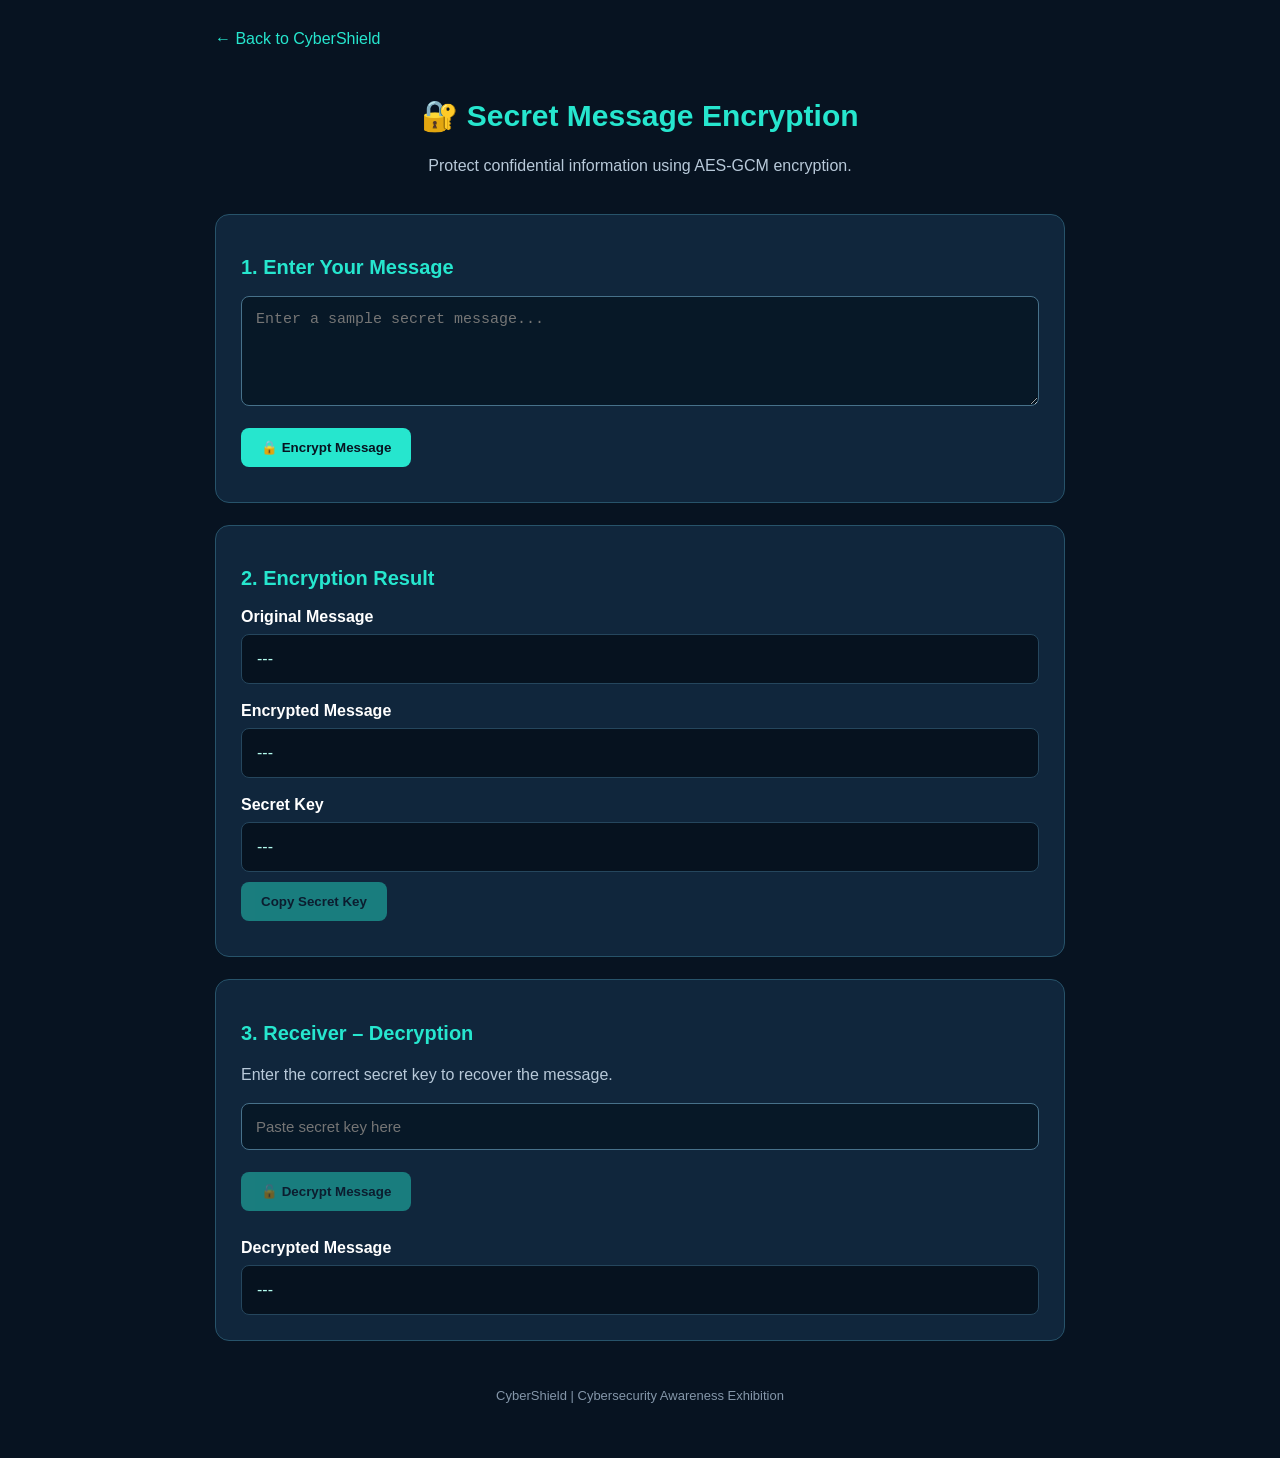
==== index.html @ dca15058 "Add files via upload" ====
<!DOCTYPE html>
<html lang="en">
<head>
  <meta charset="UTF-8">
  <meta name="viewport"
        content="width=device-width, initial-scale=1.0">

  <title>CyberShield | Encryption Lab</title>
  <link rel="stylesheet" href="style.css">
  <script src="script.js" defer></script>
</head>

<body>
  <main class="container">

    <a href="../index.html" class="back">
      ← Back to CyberShield
    </a>

    <header>
      <h1>🔐 Secret Message Encryption</h1>
      <p>
        Protect confidential information using
        AES-GCM encryption.
      </p>
    </header>

    <section class="panel">
      <h2>1. Enter Your Message</h2>

      <textarea id="message"
        placeholder="Enter a sample secret message..."></textarea>

      <button id="encryptBtn">
        🔒 Encrypt Message
      </button>
    </section>

    <section class="panel">
      <h2>2. Encryption Result</h2>

      <label>Original Message</label>
      <div class="output" id="original">---</div>

      <label>Encrypted Message</label>
      <div class="output" id="encrypted">---</div>

      <label>Secret Key</label>
      <div class="output" id="secretKey">---</div>

      <button id="copyBtn" disabled>
        Copy Secret Key
      </button>
    </section>

    <section class="panel">
      <h2>3. Receiver – Decryption</h2>

      <p>Enter the correct secret key to recover the message.</p>

      <input id="receiverKey"
        type="text"
        placeholder="Paste secret key here"
        autocomplete="off"
        spellcheck="false">

      <button id="decryptBtn" disabled>
        🔓 Decrypt Message
      </button>

      <label>Decrypted Message</label>
      <div class="output" id="decrypted">---</div>
    </section>

    <p id="status" role="status" aria-live="polite"></p>

    <footer>
      CyberShield | Cybersecurity Awareness Exhibition
    </footer>

  </main>
</body>
</html>
---- style.css ----
* {
  box-sizing: border-box;
}

body {
  margin: 0;
  background: #071321;
  color: #ffffff;
  font-family: Arial, sans-serif;
  min-height: 100vh;
}

.container {
  width: 92%;
  max-width: 850px;
  margin: 30px auto;
}

header {
  text-align: center;
  margin: 35px 0;
}

h1 {
  color: #26e6ce;
  font-size: 30px;
}

h2 {
  font-size: 20px;
  color: #26e6ce;
}

p {
  color: #b8c9d9;
  line-height: 1.6;
}

.panel {
  background: #10263c;
  border: 1px solid #27536a;
  padding: 25px;
  margin-bottom: 22px;
  border-radius: 14px;
}

textarea, input {
  display: block;
  width: 100%;
  padding: 14px;
  margin: 12px 0;
  border: 1px solid #47718a;
  border-radius: 8px;
  background: #071827;
  color: white;
  font-size: 15px;
}

textarea {
  height: 110px;
  resize: vertical;
}

button {
  background: #26e6ce;
  color: #071321;
  border: none;
  border-radius: 8px;
  padding: 12px 20px;
  margin: 10px 0;
  font-weight: bold;
  cursor: pointer;
}

button:hover {
  background: #1bc4b0;
}

button:disabled {
  opacity: 0.45;
  cursor: not-allowed;
}

label {
  display: block;
  margin-top: 18px;
  font-weight: bold;
}

.output {
  background: #06121f;
  border: 1px solid #25465d;
  padding: 15px;
  margin-top: 8px;
  border-radius: 8px;
  color: #b4fcef;
  overflow-wrap: anywhere;
  white-space: pre-wrap;
  min-height: 45px;
}

.back {
  display: inline-block;
  color: #26e6ce;
  text-decoration: none;
  margin-bottom: 15px;
}

#status {
  text-align: center;
  font-weight: bold;
  color: #26e6ce;
}

footer {
  text-align: center;
  padding: 25px;
  color: #8496a9;
  font-size: 13px;
}

@media (max-width: 600px) {
  h1 {
    font-size: 24px;
  }

  .panel {
    padding: 17px;
  }

  button {
    width: 100%;
  }
}
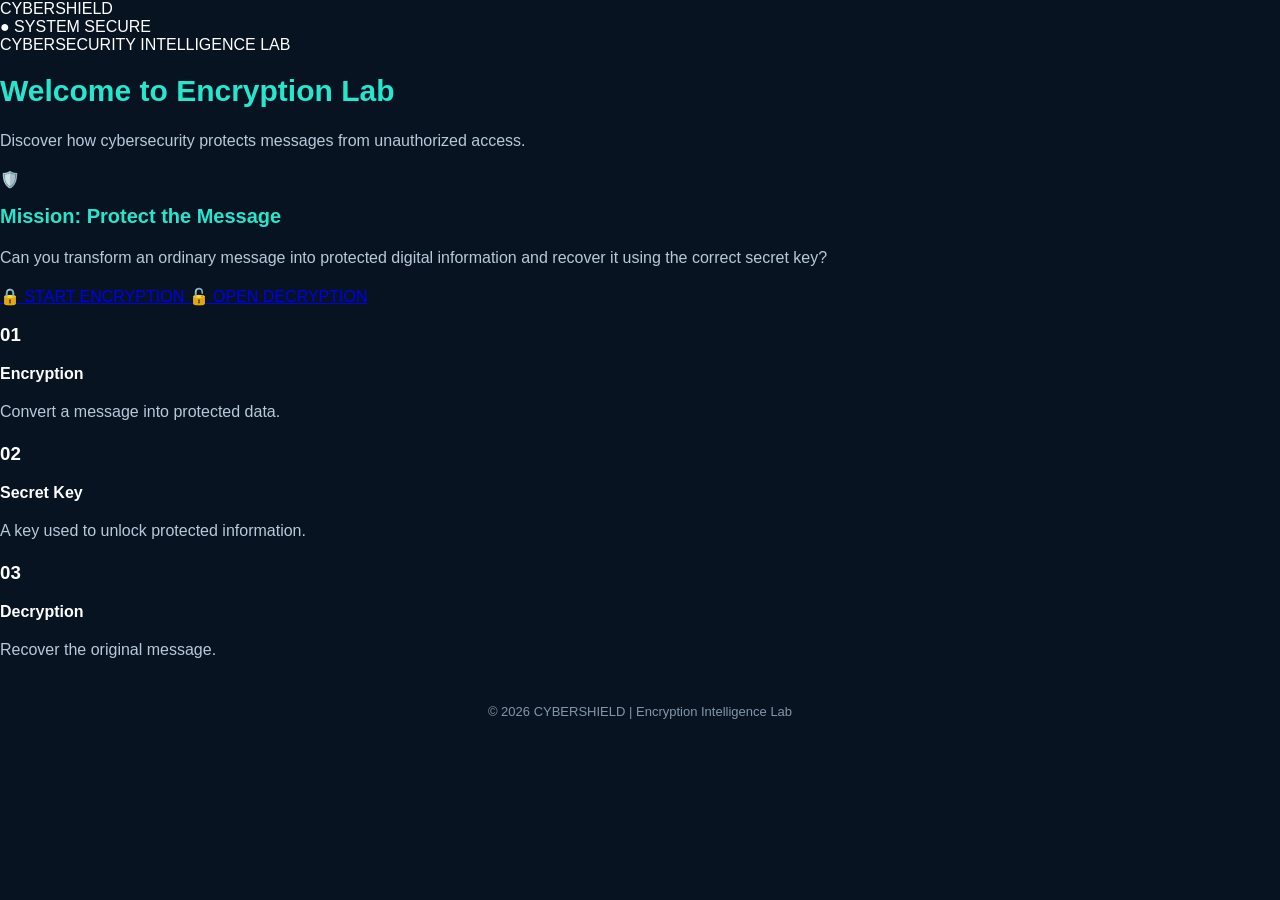
==== commit 54118eb7: "Revise index.html structure and update title Updated the title and added a navigation bar to enhance" ====
--- a/index.html
+++ b/index.html
@@ -1,83 +1,72 @@
 <!DOCTYPE html>
 <html lang="en">
 <head>
-  <meta charset="UTF-8">
-  <meta name="viewport"
-        content="width=device-width, initial-scale=1.0">
+    <meta charset="UTF-8">
+    <meta name="viewport" content="width=device-width, initial-scale=1.0">
+    <title>CyberShield | Security Lab</title>
+    <link rel="stylesheet" href="style.css">
+</head>
+<body>
 
-  <title>CyberShield | Encryption Lab</title>
-  <link rel="stylesheet" href="style.css">
-  <script src="script.js" defer></script>
-</head>
+<nav class="navbar">
+    <div class="logo">CYBER<span>SHIELD</span></div>
+    <div class="status">● SYSTEM SECURE</div>
+</nav>
 
-<body>
-  <main class="container">
+<main class="hero">
+    <div class="tag">CYBERSECURITY INTELLIGENCE LAB</div>
 
-    <a href="../index.html" class="back">
-      ← Back to CyberShield
-    </a>
+    <h1>Welcome to <span>Encryption Lab</span></h1>
 
-    <header>
-      <h1>🔐 Secret Message Encryption</h1>
-      <p>
-        Protect confidential information using
-        AES-GCM encryption.
-      </p>
-    </header>
+    <p class="subtitle">
+        Discover how cybersecurity protects messages
+        from unauthorized access.
+    </p>
 
-    <section class="panel">
-      <h2>1. Enter Your Message</h2>
+    <div class="shield">🛡️</div>
 
-      <textarea id="message"
-        placeholder="Enter a sample secret message..."></textarea>
+    <h2>Mission: Protect the Message</h2>
 
-      <button id="encryptBtn">
-        🔒 Encrypt Message
-      </button>
-    </section>
+    <p>
+        Can you transform an ordinary message into
+        protected digital information and recover it
+        using the correct secret key?
+    </p>
 
-    <section class="panel">
-      <h2>2. Encryption Result</h2>
+    <div class="button-group">
+        <a href="encrypt.html" class="btn primary">
+            🔒 START ENCRYPTION
+        </a>
 
-      <label>Original Message</label>
-      <div class="output" id="original">---</div>
+        <a href="decrypt.html" class="btn secondary">
+            🔓 OPEN DECRYPTION
+        </a>
+    </div>
 
-      <label>Encrypted Message</label>
-      <div class="output" id="encrypted">---</div>
+    <div class="info-grid">
+        <div class="info-card">
+            <h3>01</h3>
+            <strong>Encryption</strong>
+            <p>Convert a message into protected data.</p>
+        </div>
 
-      <label>Secret Key</label>
-      <div class="output" id="secretKey">---</div>
+        <div class="info-card">
+            <h3>02</h3>
+            <strong>Secret Key</strong>
+            <p>A key used to unlock protected information.</p>
+        </div>
 
-      <button id="copyBtn" disabled>
-        Copy Secret Key
-      </button>
-    </section>
+        <div class="info-card">
+            <h3>03</h3>
+            <strong>Decryption</strong>
+            <p>Recover the original message.</p>
+        </div>
+    </div>
+</main>
 
-    <section class="panel">
-      <h2>3. Receiver – Decryption</h2>
+<footer>
+    © 2026 CYBERSHIELD | Encryption Intelligence Lab
+</footer>
 
-      <p>Enter the correct secret key to recover the message.</p>
-
-      <input id="receiverKey"
-        type="text"
-        placeholder="Paste secret key here"
-        autocomplete="off"
-        spellcheck="false">
-
-      <button id="decryptBtn" disabled>
-        🔓 Decrypt Message
-      </button>
-
-      <label>Decrypted Message</label>
-      <div class="output" id="decrypted">---</div>
-    </section>
-
-    <p id="status" role="status" aria-live="polite"></p>
-
-    <footer>
-      CyberShield | Cybersecurity Awareness Exhibition
-    </footer>
-
-  </main>
 </body>
-</html>+</html>
